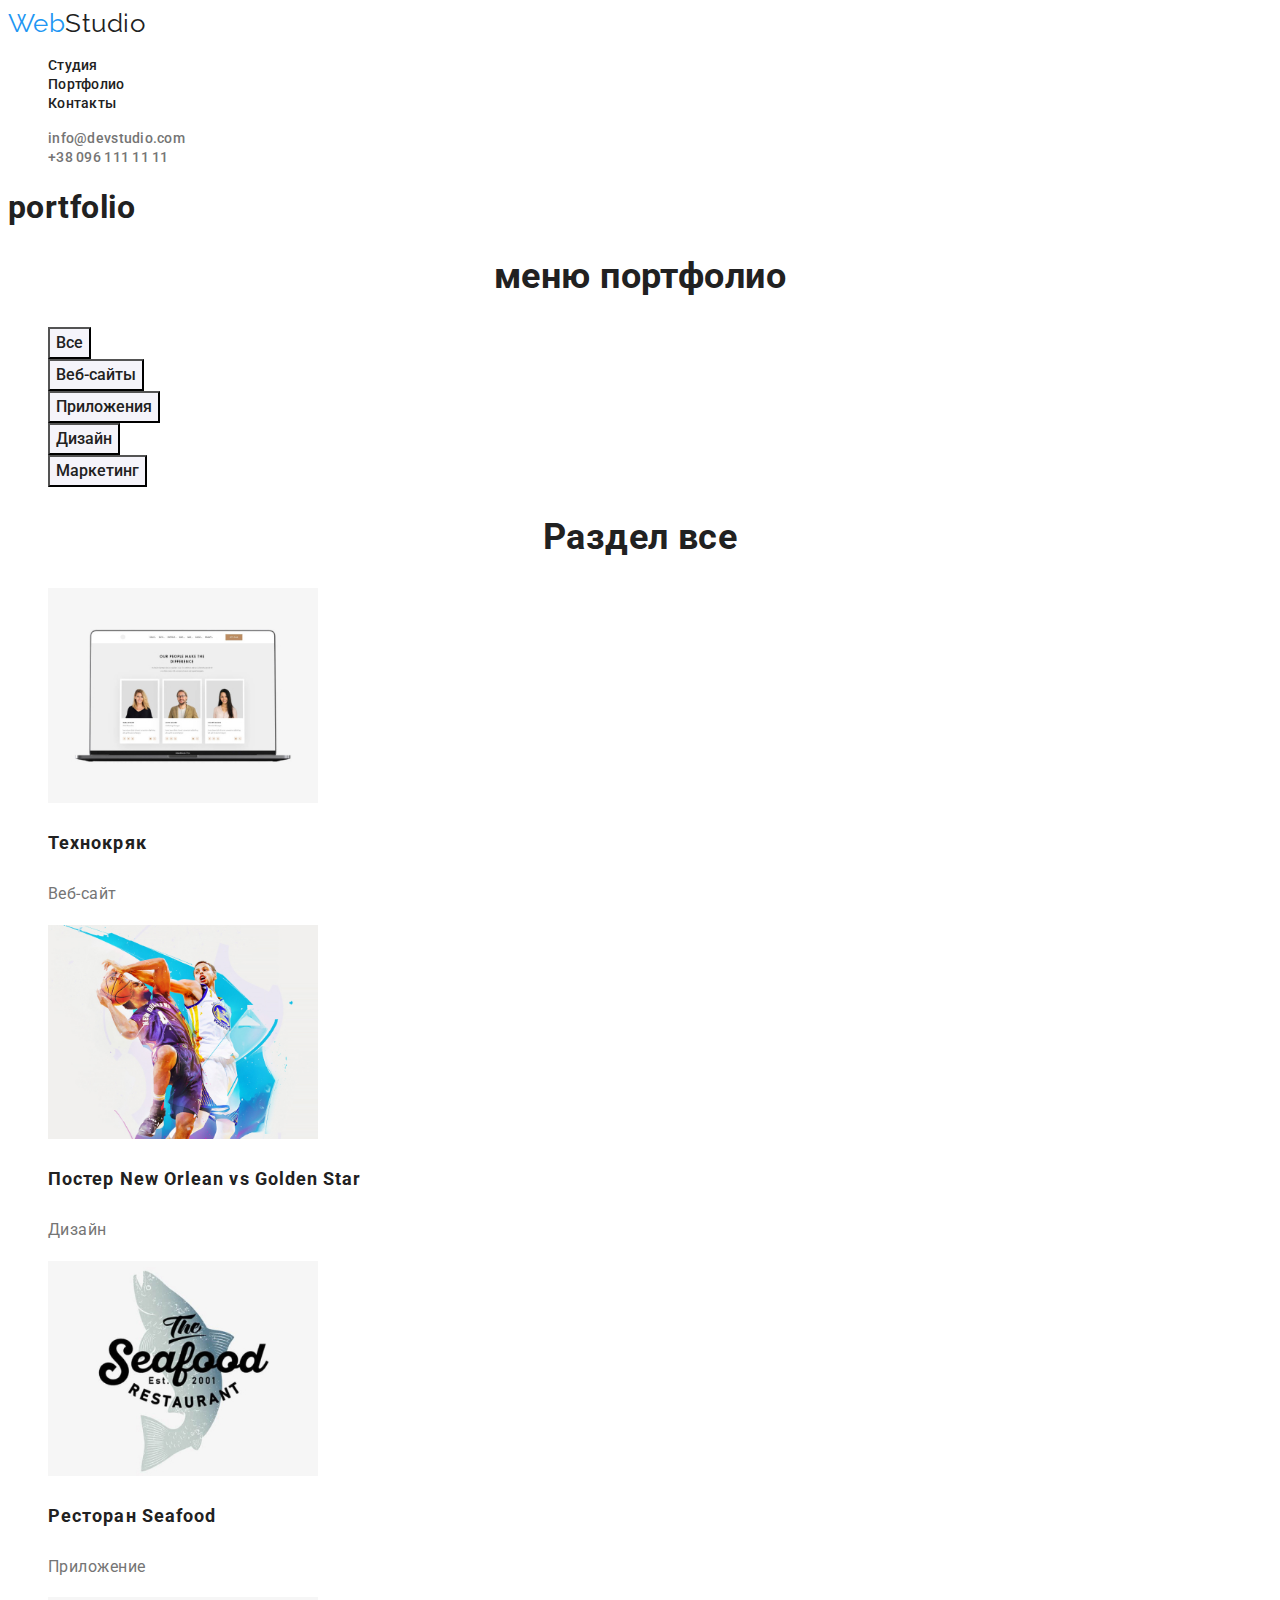
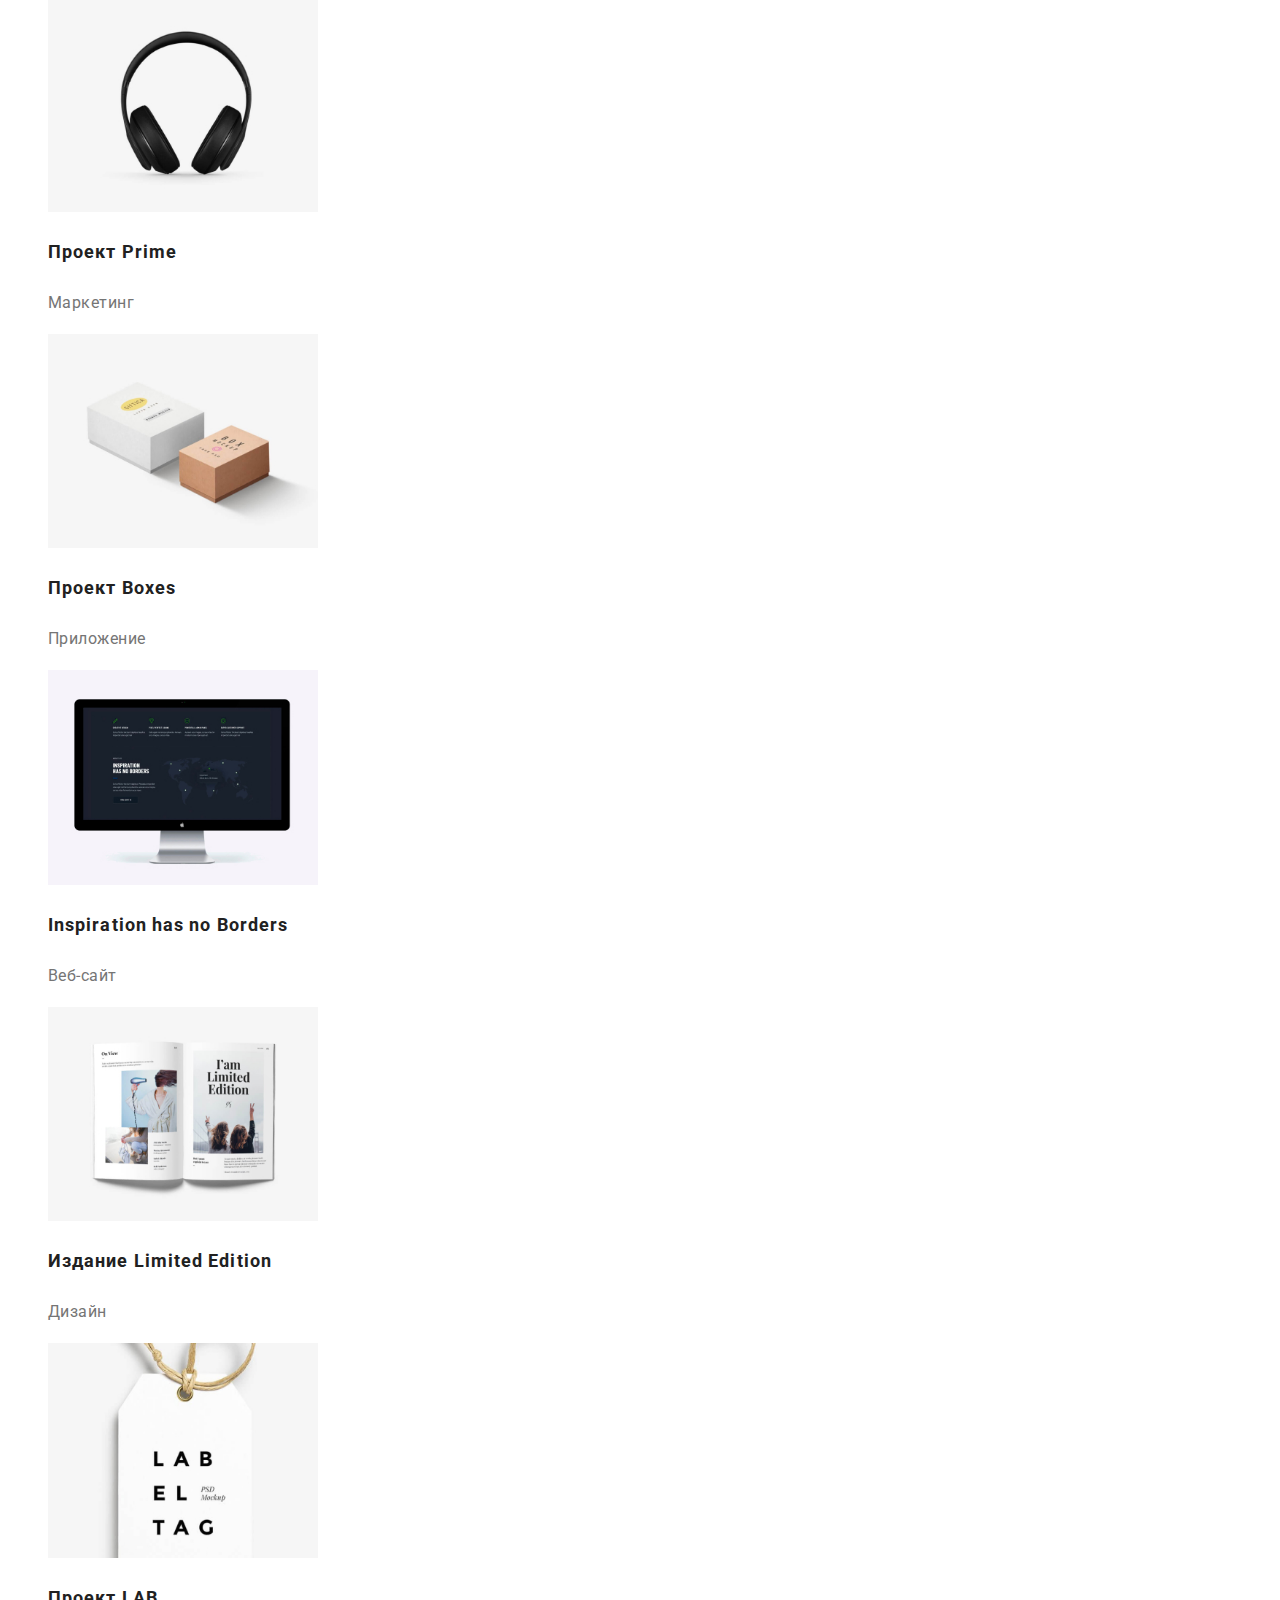
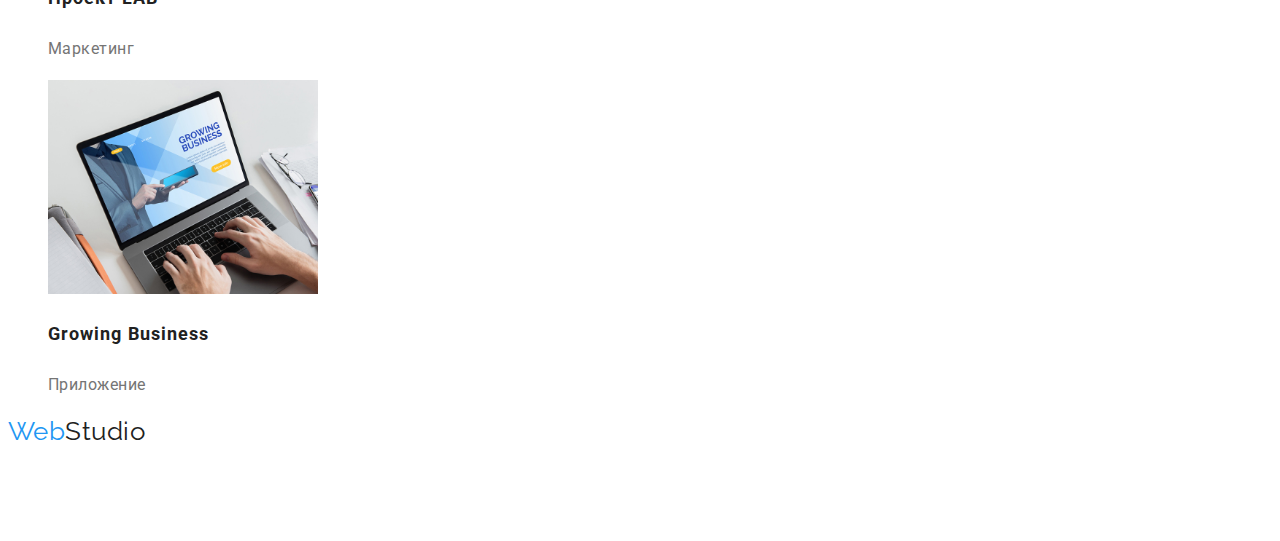
==== portfolio.html @ 6ec6f547 "клонировал goit-markup-hw-02" ====
<!DOCTYPE html>
<html lang="ru">
<head>
    <meta charset="UTF-8">
    <meta http-equiv="X-UA-Compatible" content="IE=edge">
    <meta name="viewport" content="width=device-width, initial-scale=1.0">
    <title>Document</title>
    <link rel="preconnect" href="https://fonts.googleapis.com">
    <link rel="preconnect" href="https://fonts.gstatic.com" crossorigin>
    <link href="https://fonts.googleapis.com/css2?family=Raleway:wght@700&family=Roboto:wght@400;500;700;900&display=swap"
        rel="stylesheet">
    <link rel="stylesheet" href="./css/style.css">
</head>
<body>
    <!-- Шапка -->
    <header>
        <nav class="site-nav">
            <a href="/" class="logo">
                <span class="logo-accent">Web</span>Studio</a>
            <ul class="link-nav list">
                <li><a href="./studio.html" class="link">Студия</a></li>
                <li><a href="./portfolio.html" class="link">Портфолио</a></li>
                <li><a href="" class="link">Контакты</a></li>
            </ul>
        </nav>
        <ul class="auth-nav list">
            <li><a href="mailto:info@devstudio.com" class="link">info@devstudio.com</a></li>
            <li><a href="tel:+380961111111" class="link">+38 096 111 11 11</a></li>
        </ul>
    </header>
    <!-- Уникальный контент -->
    <main>
        <h1 class="box">portfolio</h1>
            <!-- Кнопки -->
            
            <section class="section">
                <h2 class="section-title">меню портфолио</h2>
                <ul class="nav-menu list">
                    <li> <button type="button" class="button-menu">Все</button> </li>
                    <li> <button type="button" class="button-menu">Веб-сайты</button> </li>
                    <li> <button type="button" class="button-menu">Приложения</button> </li>
                    <li> <button type="button" class="button-menu">Дизайн</button> </li>
                    <li> <button type="button" class="button-menu">Маркетинг</button> </li>
                </ul>
            </section>
            <!-- Контент -->
            <section class="section">

                <h2 class="section-title">Раздел все</h2>
                <ul class="list">
                    <li><img src="./img/portfolio-button-all-1.jpg" alt="photo1" width="270">
                        <h3 class="section-subject">Технокряк</h3>
                        <p class="section-desc">Веб-сайт</p>
                    </li>
                    <li><img src="./img/portfolio-button-all-2.jpg" alt="photo2" width="270">
                        <h3 class="section-subject">Постер New Orlean vs Golden Star</h3>
                        <p class="section-desc" >Дизайн</p>
                    </li>
                    <li><img src="./img/portfolio-button-all-3.jpg" alt="photo3" width="270">
                        <h3 class="section-subject">Ресторан Seafood</h3>
                        <p class="section-desc" >Приложение</p>
                    </li>
                    <li><img src="./img/portfolio-button-all-4.jpg" alt="photo4" width="270">
                        <h3 class="section-subject">Проект Prime</h3>
                        <p class="section-desc" >Маркетинг</p>
                    </li>
                    <li><img src="./img/portfolio-button-all-5.jpg" alt="photo5" width="270">
                        <h3 class="section-subject">Проект Boxes</h3>
                        <p class="section-desc" >Приложение</p>
                    </li>
                    <li><img src="./img/portfolio-button-all-6.jpg" alt="photo6" width="270">
                        <h3 class="section-subject">Inspiration has no Borders</h3>
                        <p class="section-desc" >Веб-сайт</p>
                    </li>
                    <li><img src="./img/portfolio-button-all-7.jpg" alt="photo7" width="270">
                        <h3 class="section-subject">Издание Limited Edition</h3>
                        <p class="section-desc" >Дизайн</p>
                    </li>
                    <li><img src="./img/portfolio-button-all-8.jpg" alt="photo8" width="270">
                        <h3 class="section-subject">Проект LAB</h3>
                        <p class="section-desc" >Маркетинг</p>
                    </li>
                    <li><img src="./img/portfolio-button-all-9.jpg" alt="photo9" width="270">
                        <h3 class="section-subject">Growing Business</h3>
                        <p class="section-desc" >Приложение</p>
                    </li>
                </ul>
            </section>
    </main>
    <!-- Подвал -->
    <footer>
        <a href="/" class="logo">
            <span class="logo-accent">Web</span>Studio</a>
        <address class="adress">г. Киев, пр-т Леси Украинки, 26</address>
        <ul class="auth-footer list">
            <li><a href="tel:+380961111111" class="link">+38 096 111 11 11</a></li>
            <li><a href="mailto:info@devstudio.com" class="link">info@devstudio.com</a></li>
        </ul>
    </footer>
</body>
</html>
---- css/style.css ----
/* Фон страниц background: #ffffff; */
/* Основной цвет текста color: #757575; */
/* Вторичный цвет текста color: #212121; */
/* Цвет уникалных текстовых элементов color: #2196F3; */
/* Цвет кнопок при наведении и в hero #2196F3*/
/* Раздел/ Класс/ Название */
body {
  font-family: Roboto, sans-serif;
  letter-spacing: 0.03em;
  background-color: #ffffff;
  color: var(--primery-text-color);
}

:root {
  --primery-text-color: #757575;
  --secondary-text-color: #212121;
  --primary-background-color: #ffffff;
  --accent-text-color: #2196f3;
  --accent-bg-color: #2196f3;
  --button-primery-bcg-color: #2196f3;
  --button-secondary-bcg-color: #f5f4fa;
}
.logo {
  font-family: Raleway, sans-serif;
  font-size: 26px;
  line-height: 1.2;
  text-decoration: none;
  color: var(--secondary-text-color);
}
.logo-accent {
  color: var(--accent-text-color);
}
.list {
  list-style: none;
}

/* /site-nav logo link/ Шапка*/
.link-nav .link {
  font-weight: 500;
  font-size: 14px;
  line-height: 1.14;
  text-decoration: none;
  letter-spacing: 0.02em;
  color: var(--secondary-text-color);
}

.link-nav .link:hover,
.link-nav .link:focus {
  color: var(--accent-text-color);
}
.link-nav .link.current {
  color: var(--accent-text-color);
}
.auth-nav .link {
  font-weight: 500;
  font-size: 14px;
  line-height: 1.14;
  text-decoration: none;
  letter-spacing: 0.02em;
  color: var(--primery-text-color);
}
.auth-nav .link:hover,
.auth-nav .link:focus {
  color: var(--accent-text-color);
}
/* main / /Уникальный контент*/

/*  hero/ hero /Герой*/
.hero-title {
  font-weight: 900;
  font-size: 44px;
  line-height: 1.36em;
  text-align: center;
  letter-spacing: 0.06em;
  text-transform: uppercase;
  color: #ffffff;
}
.hero-section .button .accent {
  font-weight: 700;
  font-size: 16px;
  line-height: 30px;
  display: flex;
  align-items: center;
  text-align: center;
  letter-spacing: 0.06em;
  color: #ffffff;
  background-color: var(--accent-bg-color);
}
.hero-section .button:hover,
.hero-section .button:focus {
  color: #ffffff;
  background-color: var(--accent-bg-color);
}

/* sections / priorities / Приоритеты */
.section-title {
  font-weight: 700;
  font-size: 36px;
  line-height: 1.16;
  text-align: center;
  color: var(--secondary-text-color);
}
.priorities {
  color: var(--primery-text-color);
}
.priorities-title {
  color: var(--secondary-text-color);
  font-size: 14px;
  line-height: 1.14;
  text-transform: uppercase;
}
.priorities-text {
  font-size: 14px;
  line-height: 1.71;
}

/* section/   /Чем занимаемся */

/* section / team / Наша команда */
.team .teammate {
  font-weight: 500;
  font-size: 16px;
  line-height: 1.18;
  text-align: center;
  color: var(--secondary-text-color);
}
.teammate-text {
  font-size: 16px;
  line-height: 1.18;
  text-align: center;
}
/*  Footer / / Подвал*/
.adress {
  font-size: 14px;
  line-height: 1.71;
  color: #ffffff;
}
.auth-footer .link {
  color: #ffffff99;
}
.auth-footer .link:hover,
.auth-footer .link:focus {
  color: var(--accent-text-color);
}
/* Кнопки button */
.button {
  font-family: inherit;
  font-weight: 700;
  font-size: 16px;
  line-height: 1.87;
  display: flex;
  align-items: center;
  text-align: center;
  letter-spacing: 0.06em;
  color: #ffffff;
  background-color: var(--button-primery-bcg-color);
  cursor: pointer;
}
.button:focus,
.button:hover {
  color: #ffffff;
  background-color: var(--button-primery-bcg-color);
  cursor: pointer;
}
/* portfolio */
/* header взят из студии*/

/* main */
.box {
  color: var(--secondary-text-color);
}

.button-menu {
  font-family: inherit;
  font-weight: 500;
  font-size: 16px;
  line-height: 1.62;
  text-align: center;
  color: var(--secondary-text-color);
  background-color: var(--button-secondary-bcg-color);
}
.button-menu:focus,
.button-menu:hover {
  color: #ffffff;
  background-color: var(--button-primery-bcg-color);
  cursor: pointer;
}
.section-subject {
  font-weight: 700;
  font-size: 18px;
  line-height: 2;
  letter-spacing: 0.06em;
  color: var(--secondary-text-color);
}
.section-desc {
  font-size: 16px;
  line-height: 1.87;
}
/* footer взят из студии*/
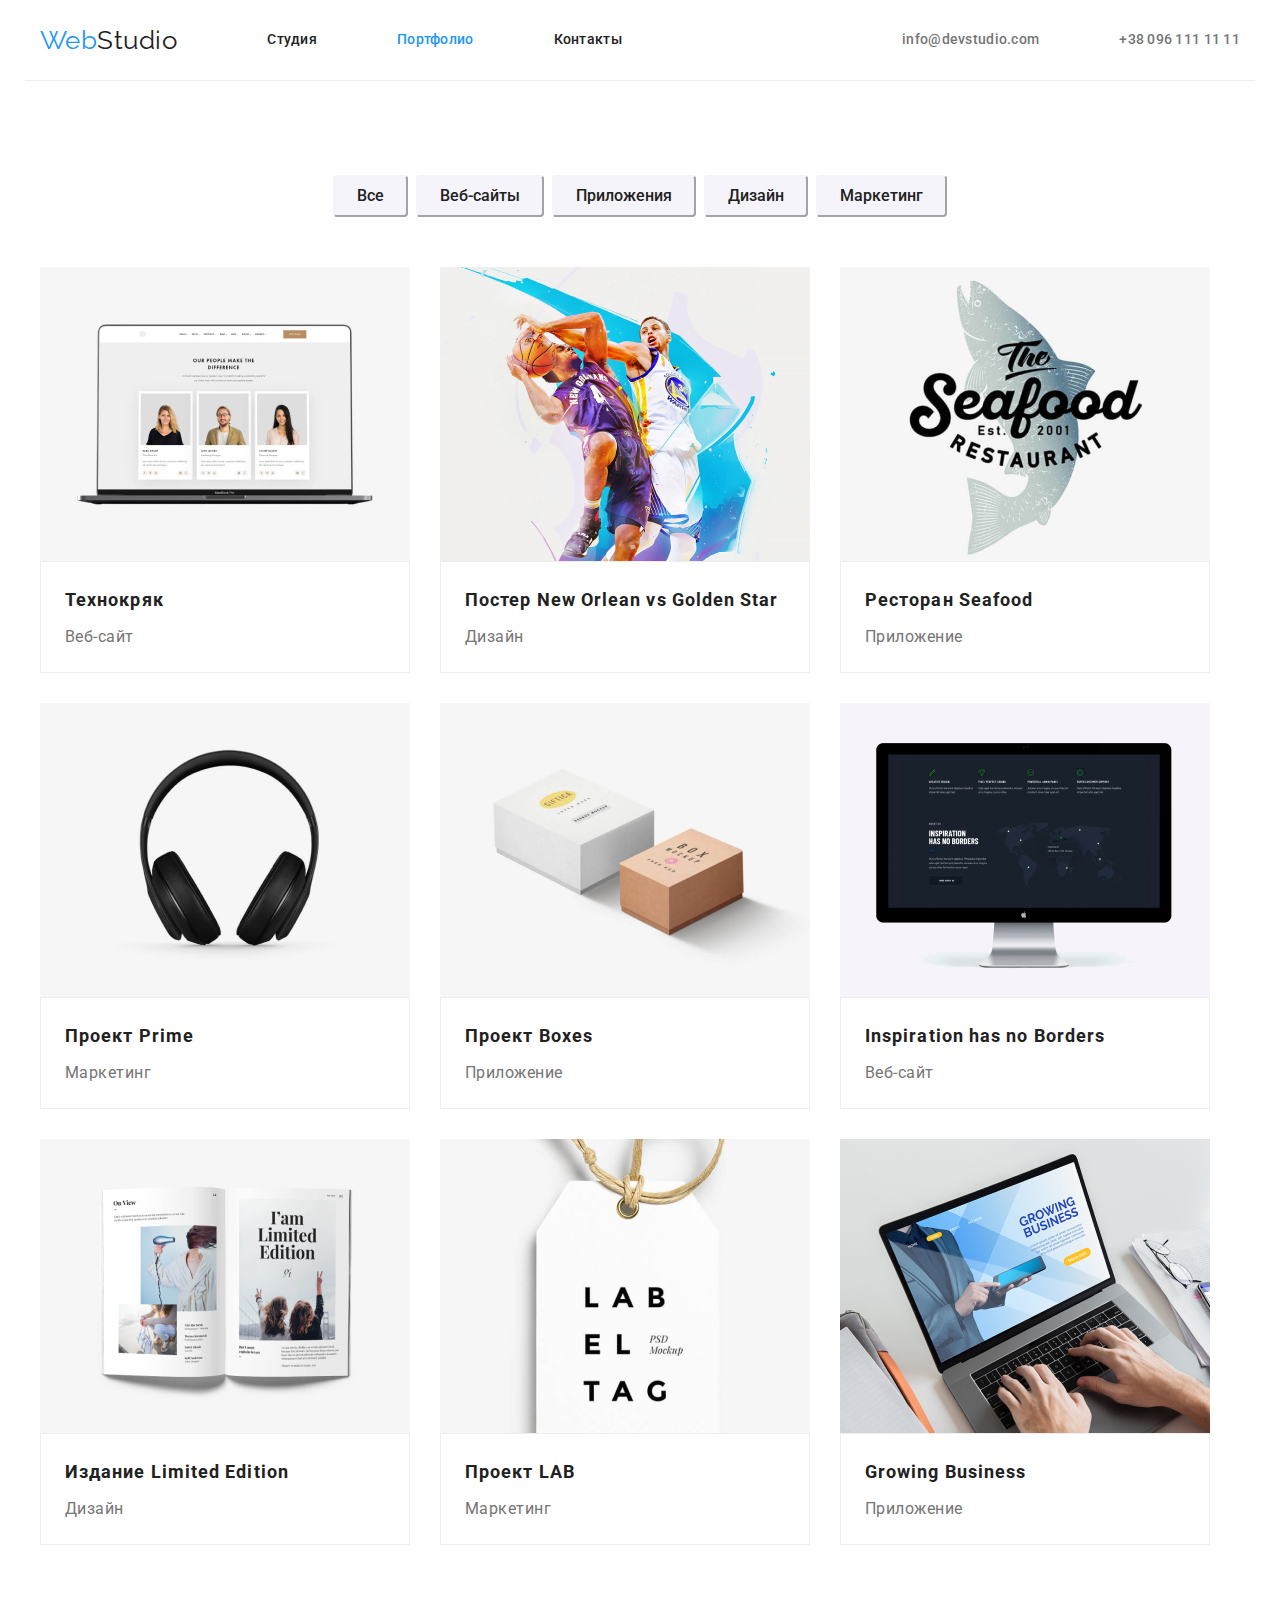
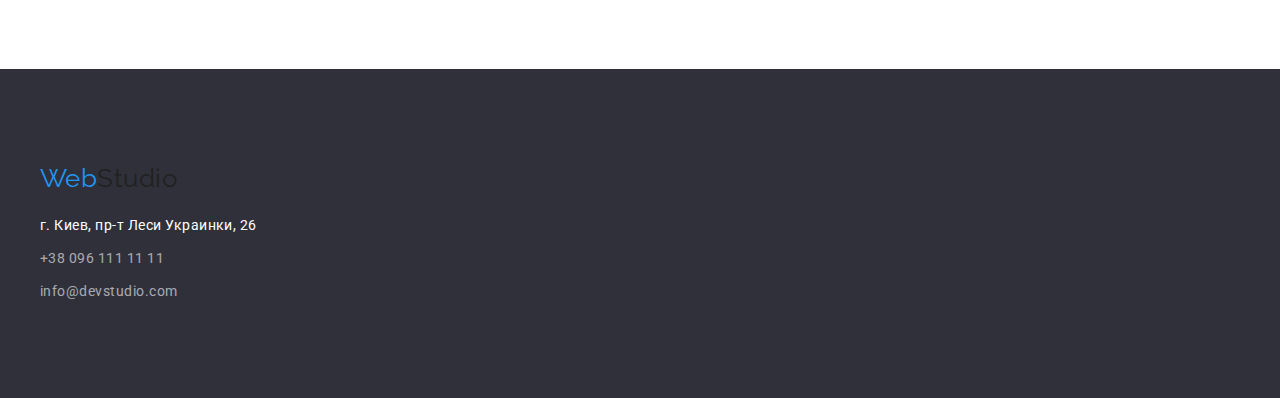
==== commit 67e79232: "Добавил геометрию и стили" ====
--- a/portfolio.html
+++ b/portfolio.html
@@ -9,93 +9,125 @@
     <link rel="preconnect" href="https://fonts.gstatic.com" crossorigin>
     <link href="https://fonts.googleapis.com/css2?family=Raleway:wght@700&family=Roboto:wght@400;500;700;900&display=swap"
         rel="stylesheet">
+        <link rel="stylesheet" href="https://cdnjs.cloudflare.com/ajax/libs/modern-normalize/1.1.0/modern-normalize.min.css"
+            integrity="sha512-wpPYUAdjBVSE4KJnH1VR1HeZfpl1ub8YT/NKx4PuQ5NmX2tKuGu6U/JRp5y+Y8XG2tV+wKQpNHVUX03MfMFn9Q=="
+            crossorigin="anonymous" referrerpolicy="no-referrer" />
     <link rel="stylesheet" href="./css/style.css">
 </head>
 <body>
     <!-- Шапка -->
-    <header>
-        <nav class="site-nav">
-            <a href="/" class="logo">
-                <span class="logo-accent">Web</span>Studio</a>
-            <ul class="link-nav list">
-                <li><a href="./studio.html" class="link">Студия</a></li>
-                <li><a href="./portfolio.html" class="link">Портфолио</a></li>
-                <li><a href="" class="link">Контакты</a></li>
+    <header class="page-header">
+        <div class="container nav-page">
+            <nav class="site-nav">
+                <a href="/" class="logo">
+                    <span class="logo-accent">Web</span>Studio</a>
+                <ul class="link-nav list">
+                    <li class="item"><a href="./index.html" class="link ">Студия</a></li>
+                    <li class="item"><a href="./portfolio.html" class="link current">Портфолио</a></li>
+                    <li class="item"><a href="" class="link">Контакты</a></li>
+                </ul>
+            </nav>
+    
+            <ul class="auth-nav list">
+                <li class="item"><a href="mailto:info@devstudio.com" class="link">info@devstudio.com</a></li>
+                <li class="item"><a href="tel:+380961111111" class="link">+38 096 111 11 11</a></li>
             </ul>
-        </nav>
-        <ul class="auth-nav list">
-            <li><a href="mailto:info@devstudio.com" class="link">info@devstudio.com</a></li>
-            <li><a href="tel:+380961111111" class="link">+38 096 111 11 11</a></li>
-        </ul>
+    
+        </div>
+    
     </header>
     <!-- Уникальный контент -->
     <main>
-        <h1 class="box">portfolio</h1>
+        <h1 class="box" hidden>portfolio</h1>
             <!-- Кнопки -->
             
             <section class="section">
-                <h2 class="section-title">меню портфолио</h2>
+                <div class="container">
+                <h2 class="section-title" hidden>меню портфолио</h2>
                 <ul class="nav-menu list">
-                    <li> <button type="button" class="button-menu">Все</button> </li>
-                    <li> <button type="button" class="button-menu">Веб-сайты</button> </li>
-                    <li> <button type="button" class="button-menu">Приложения</button> </li>
-                    <li> <button type="button" class="button-menu">Дизайн</button> </li>
-                    <li> <button type="button" class="button-menu">Маркетинг</button> </li>
+                    <li class="item nav-btn"> <button type="button" class="button-menu">Все</button> </li>
+                    <li class="item nav-btn"> <button type="button" class="button-menu">Веб-сайты</button> </li>
+                    <li class="item nav-btn"> <button type="button" class="button-menu">Приложения</button> </li>
+                    <li class="item nav-btn"> <button type="button" class="button-menu">Дизайн</button> </li>
+                    <li class="item nav-btn"> <button type="button" class="button-menu">Маркетинг</button> </li>
                 </ul>
-            </section>
+                </div>
+            
             <!-- Контент -->
-            <section class="section">
-
-                <h2 class="section-title">Раздел все</h2>
-                <ul class="list">
-                    <li><img src="./img/portfolio-button-all-1.jpg" alt="photo1" width="270">
+            
+                <div class="container">
+                <h2 class="section-title"hidden>Раздел все</h2>
+                <ul class="main-box list">
+                    
+                    <li class="item"><img src="./img/portfolio-button-all-1.jpg" alt="photo1" width="370">
+                        <div class="content-box">
                         <h3 class="section-subject">Технокряк</h3>
                         <p class="section-desc">Веб-сайт</p>
+                        </div>
                     </li>
-                    <li><img src="./img/portfolio-button-all-2.jpg" alt="photo2" width="270">
+                    <li class="item"><img src="./img/portfolio-button-all-2.jpg" alt="photo2" width="370">
+                        <div class="content-box">
                         <h3 class="section-subject">Постер New Orlean vs Golden Star</h3>
                         <p class="section-desc" >Дизайн</p>
+                    </div>
                     </li>
-                    <li><img src="./img/portfolio-button-all-3.jpg" alt="photo3" width="270">
+                    <li class="item"><img src="./img/portfolio-button-all-3.jpg" alt="photo3" width="370">
+                        <div class="content-box">
                         <h3 class="section-subject">Ресторан Seafood</h3>
                         <p class="section-desc" >Приложение</p>
+                    </div>
                     </li>
-                    <li><img src="./img/portfolio-button-all-4.jpg" alt="photo4" width="270">
+                    <li class="item"><img src="./img/portfolio-button-all-4.jpg" alt="photo4" width="370">
+                        <div class="content-box">
                         <h3 class="section-subject">Проект Prime</h3>
                         <p class="section-desc" >Маркетинг</p>
-                    </li>
-                    <li><img src="./img/portfolio-button-all-5.jpg" alt="photo5" width="270">
+                    </div>
+                </li>
+                    <li class="item"><img src="./img/portfolio-button-all-5.jpg" alt="photo5" width="370">
+                        <div class="content-box">
                         <h3 class="section-subject">Проект Boxes</h3>
                         <p class="section-desc" >Приложение</p>
+                    </div>
                     </li>
-                    <li><img src="./img/portfolio-button-all-6.jpg" alt="photo6" width="270">
+                    <li class="item"><img src="./img/portfolio-button-all-6.jpg" alt="photo6" width="370">
+                        <div class="content-box">
                         <h3 class="section-subject">Inspiration has no Borders</h3>
                         <p class="section-desc" >Веб-сайт</p>
+                    </div>
                     </li>
-                    <li><img src="./img/portfolio-button-all-7.jpg" alt="photo7" width="270">
+                    <li class="item"><img src="./img/portfolio-button-all-7.jpg" alt="photo7" width="370">
+                        <div class="content-box">
                         <h3 class="section-subject">Издание Limited Edition</h3>
                         <p class="section-desc" >Дизайн</p>
+                    </div>
                     </li>
-                    <li><img src="./img/portfolio-button-all-8.jpg" alt="photo8" width="270">
+                    <li class="item"><img src="./img/portfolio-button-all-8.jpg" alt="photo8" width="370">
+                        <div class="content-box">
                         <h3 class="section-subject">Проект LAB</h3>
                         <p class="section-desc" >Маркетинг</p>
+                    </div>
                     </li>
-                    <li><img src="./img/portfolio-button-all-9.jpg" alt="photo9" width="270">
+                    <li class="item"><img src="./img/portfolio-button-all-9.jpg" alt="photo9" width="370">
+                        <div class="content-box">
                         <h3 class="section-subject">Growing Business</h3>
                         <p class="section-desc" >Приложение</p>
+                    </div>
                     </li>
                 </ul>
+            </div>
             </section>
     </main>
     <!-- Подвал -->
-    <footer>
-        <a href="/" class="logo">
-            <span class="logo-accent">Web</span>Studio</a>
-        <address class="adress">г. Киев, пр-т Леси Украинки, 26</address>
-        <ul class="auth-footer list">
-            <li><a href="tel:+380961111111" class="link">+38 096 111 11 11</a></li>
-            <li><a href="mailto:info@devstudio.com" class="link">info@devstudio.com</a></li>
-        </ul>
+    <footer class="footer section">
+        <div class="container">
+            <a href="/" class="logo">
+                <span class="logo-accent">Web</span>Studio</a>
+            <address class="adress">г. Киев, пр-т Леси Украинки, 26</address>
+            <ul class="auth-footer list">
+                <li class="info"><a href="tel:+380961111111" class="link">+38 096 111 11 11</a></li>
+                <li class="info"><a href="mailto:info@devstudio.com" class="link">info@devstudio.com</a></li>
+            </ul>
+        </div>
     </footer>
 </body>
 </html>--- a/css/style.css
+++ b/css/style.css
@@ -4,7 +4,9 @@
 /* Цвет уникалных текстовых элементов color: #2196F3; */
 /* Цвет кнопок при наведении и в hero #2196F3*/
 /* Раздел/ Класс/ Название */
+/* ---------Constanta----------- */
 body {
+  margin: 0px;
   font-family: Roboto, sans-serif;
   letter-spacing: 0.03em;
   background-color: #ffffff;
@@ -19,8 +21,20 @@
   --accent-bg-color: #2196f3;
   --button-primery-bcg-color: #2196f3;
   --button-secondary-bcg-color: #f5f4fa;
+  --secondary-bg-color: #2f303a;
+}
+
+.container {
+  width: 1200px;
+  margin-left: auto;
+  margin-right: auto;
+  margin-top: 0px;
+  padding-left: 15px;
+  padding-right: 15px;
 }
 .logo {
+  padding-top: 25px;
+  padding-bottom: 24px;
   font-family: Raleway, sans-serif;
   font-size: 26px;
   line-height: 1.2;
@@ -31,11 +45,44 @@
   color: var(--accent-text-color);
 }
 .list {
+  padding: 0px;
+  margin: 0px;
   list-style: none;
 }
-
-/* /site-nav logo link/ Шапка*/
+.section {
+  padding-top: 94px;
+  padding-bottom: 94px;
+}
+img {
+  display: block;
+  max-width: 100%;
+  height: auto;
+}
+/* ---------Constanta--------- */
+/* //////////////////////////////-header////////////////////////////////Шапка */
+/* ---------nav-page---------*/
+.nav-page {
+  align-items: center;
+  display: flex;
+  border-bottom: 1px solid #eeeeee;
+}
+.site-nav {
+  display: flex;
+}
+.link-nav {
+  display: flex;
+  margin-left: 90px;
+}
+
+.link-nav .item + .item {
+  margin-left: 50px;
+}
+
 .link-nav .link {
+  display: block;
+  padding-top: 32px;
+  padding-bottom: 32px;
+
   font-weight: 500;
   font-size: 14px;
   line-height: 1.14;
@@ -51,7 +98,22 @@
 .link-nav .link.current {
   color: var(--accent-text-color);
 }
+
+/*--------- auth-nav---------*/
+.auth-nav {
+  margin-left: auto;
+  display: flex;
+}
+
+.auth-nav .item + .item {
+  margin-left: 50px;
+}
+
 .auth-nav .link {
+  display: block;
+  padding-top: 32px;
+  padding-bottom: 32px;
+
   font-weight: 500;
   font-size: 14px;
   line-height: 1.14;
@@ -59,14 +121,22 @@
   letter-spacing: 0.02em;
   color: var(--primery-text-color);
 }
+
 .auth-nav .link:hover,
 .auth-nav .link:focus {
   color: var(--accent-text-color);
 }
-/* main / /Уникальный контент*/
-
-/*  hero/ hero /Герой*/
+/* //////////////////////////main/////////////////////////Уникальный контент/////////*/
+
+/*---------Герой---------*/
+.hero-section {
+  background-color: var(--secondary-bg-color);
+}
 .hero-title {
+  margin-top: 0px;
+  margin-bottom: 0px;
+  padding-top: 200px;
+  padding-bottom: 30px;
   font-weight: 900;
   font-size: 44px;
   line-height: 1.36em;
@@ -75,6 +145,11 @@
   text-transform: uppercase;
   color: #ffffff;
 }
+
+.button-box {
+  display: block;
+  padding-bottom: 200px;
+}
 .hero-section .button .accent {
   font-weight: 700;
   font-size: 16px;
@@ -92,51 +167,128 @@
   background-color: var(--accent-bg-color);
 }
 
-/* sections / priorities / Приоритеты */
+/*---------Приоритеты---------*/
+
 .section-title {
+  margin-top: 0px;
+  margin-bottom: 0px;
   font-weight: 700;
   font-size: 36px;
   line-height: 1.16;
   text-align: center;
   color: var(--secondary-text-color);
 }
+
 .priorities {
+  display: flex;
+  flex-wrap: wrap;
   color: var(--primery-text-color);
 }
+.priorities .item {
+  min-width: 270px;
+}
+
 .priorities-title {
+  margin-top: 0px;
+  margin-bottom: 10px;
   color: var(--secondary-text-color);
   font-size: 14px;
   line-height: 1.14;
   text-transform: uppercase;
 }
 .priorities-text {
+  width: 270px;
+  margin: 0 auto 0 auto;
   font-size: 14px;
   line-height: 1.71;
 }
 
-/* section/   /Чем занимаемся */
-
-/* section / team / Наша команда */
+/*--------  Чем занимаемся ---------*/
+.works {
+  display: flex;
+}
+.works-title {
+  margin-bottom: 50px;
+}
+.works .item + .item {
+  min-width: 370px;
+}
+.item:not(:last-child) {
+  margin-right: 30px;
+}
+
+/* ---------Наша команда--------- */
+.section-team {
+  background-color: var(--button-secondary-bcg-color);
+}
+
+.team {
+  display: flex;
+}
+.border {
+  border-bottom-left-radius: 4px;
+  border-bottom-right-radius: 4px;
+  border-bottom-style: solid;
+  border-color: rgba(0, 0, 0, 0.2);
+  background-color: var(--primary-background-color);
+}
+
+.team-title {
+  padding-bottom: 50px;
+}
+
 .team .teammate {
   font-weight: 500;
   font-size: 16px;
   line-height: 1.18;
   text-align: center;
   color: var(--secondary-text-color);
-}
+  background-color: var(--primary-background-color);
+}
+
+.teammate {
+  margin: 0;
+  padding-top: 30px;
+  padding-bottom: 0px;
+}
+
 .teammate-text {
+  margin: 0;
+  padding-top: 10px;
+  padding-bottom: 0px;
   font-size: 16px;
   line-height: 1.18;
   text-align: center;
-}
-/*  Footer / / Подвал*/
+  padding: 0px auto 30px auto;
+  margin-bottom: 30px;
+}
+/*////////////////////////  Footer-studio/ //////////////////////// Подвал//////////*/
+.footer {
+  display: block;
+  background-color: var(--secondary-bg-color);
+}
+.white {
+  color: var(--primary-background-color);
+}
+.logo .white {
+  padding: 60px auto 0px auto;
+}
 .adress {
+  margin-top: 20px;
   font-size: 14px;
   line-height: 1.71;
   color: #ffffff;
+  font-style: normal;
+}
+.info {
+  padding-top: 9px;
 }
 .auth-footer .link {
+  font-weight: 400;
+  font-size: 14px;
+  line-height: 1.71;
   color: #ffffff99;
+  text-decoration: none;
 }
 .auth-footer .link:hover,
 .auth-footer .link:focus {
@@ -144,6 +296,12 @@
 }
 /* Кнопки button */
 .button {
+  display: block;
+  margin: auto;
+  min-width: 200px;
+  padding: 10px 32px;
+  border-radius: 4px;
+
   font-family: inherit;
   font-weight: 700;
   font-size: 16px;
@@ -162,15 +320,29 @@
   background-color: var(--button-primery-bcg-color);
   cursor: pointer;
 }
-/* portfolio */
-/* header взят из студии*/
-
-/* main */
+/* ////////////////////////////////// portfolio ////////////////////////////////////*/
+/* ---------header--------- взят из студии*/
+
+/*///////////////////////////////////// main/////////////////////////////////////// */
+/*--------- button menu--------- */
 .box {
   color: var(--secondary-text-color);
 }
-
-.button-menu {
+.nav-menu {
+  display: flex;
+  justify-content: center;
+  padding-bottom: 50px;
+}
+
+.nav-btn:not(:last-child) {
+  margin-right: 8px;
+}
+
+.item .button-menu {
+  min-width: 73px;
+  border-radius: 4px;
+  border-color: var(--button-secondary-bcg-color);
+  padding: 6px 22px;
   font-family: inherit;
   font-weight: 500;
   font-size: 16px;
@@ -185,6 +357,8 @@
   background-color: var(--button-primery-bcg-color);
   cursor: pointer;
 }
+
+/*---------content---------  */
 .section-subject {
   font-weight: 700;
   font-size: 18px;
@@ -196,4 +370,31 @@
   font-size: 16px;
   line-height: 1.87;
 }
-/* footer взят из студии*/
+.main-box {
+  display: flex;
+  flex-wrap: wrap;
+}
+.main-box .item {
+  margin-right: 30px;
+  margin-bottom: 30px;
+  box-shadow: none;
+}
+.main-box .item:nth-child(3n) {
+  margin-right: 0px;
+}
+.main-box.item:nth-last-child(-n + 3) {
+  margin-bottom: 0px;
+}
+.content-box {
+  border: 1px solid #eeeeee;
+}
+.section-subject {
+  margin: 0;
+  padding: 20px 24px 0 24px;
+}
+.section-desc {
+  margin: 0;
+  padding: 4px 24px 20px 24px;
+}
+
+/* /////////////////////////////////footer/////////////////////////// взят из студии*/
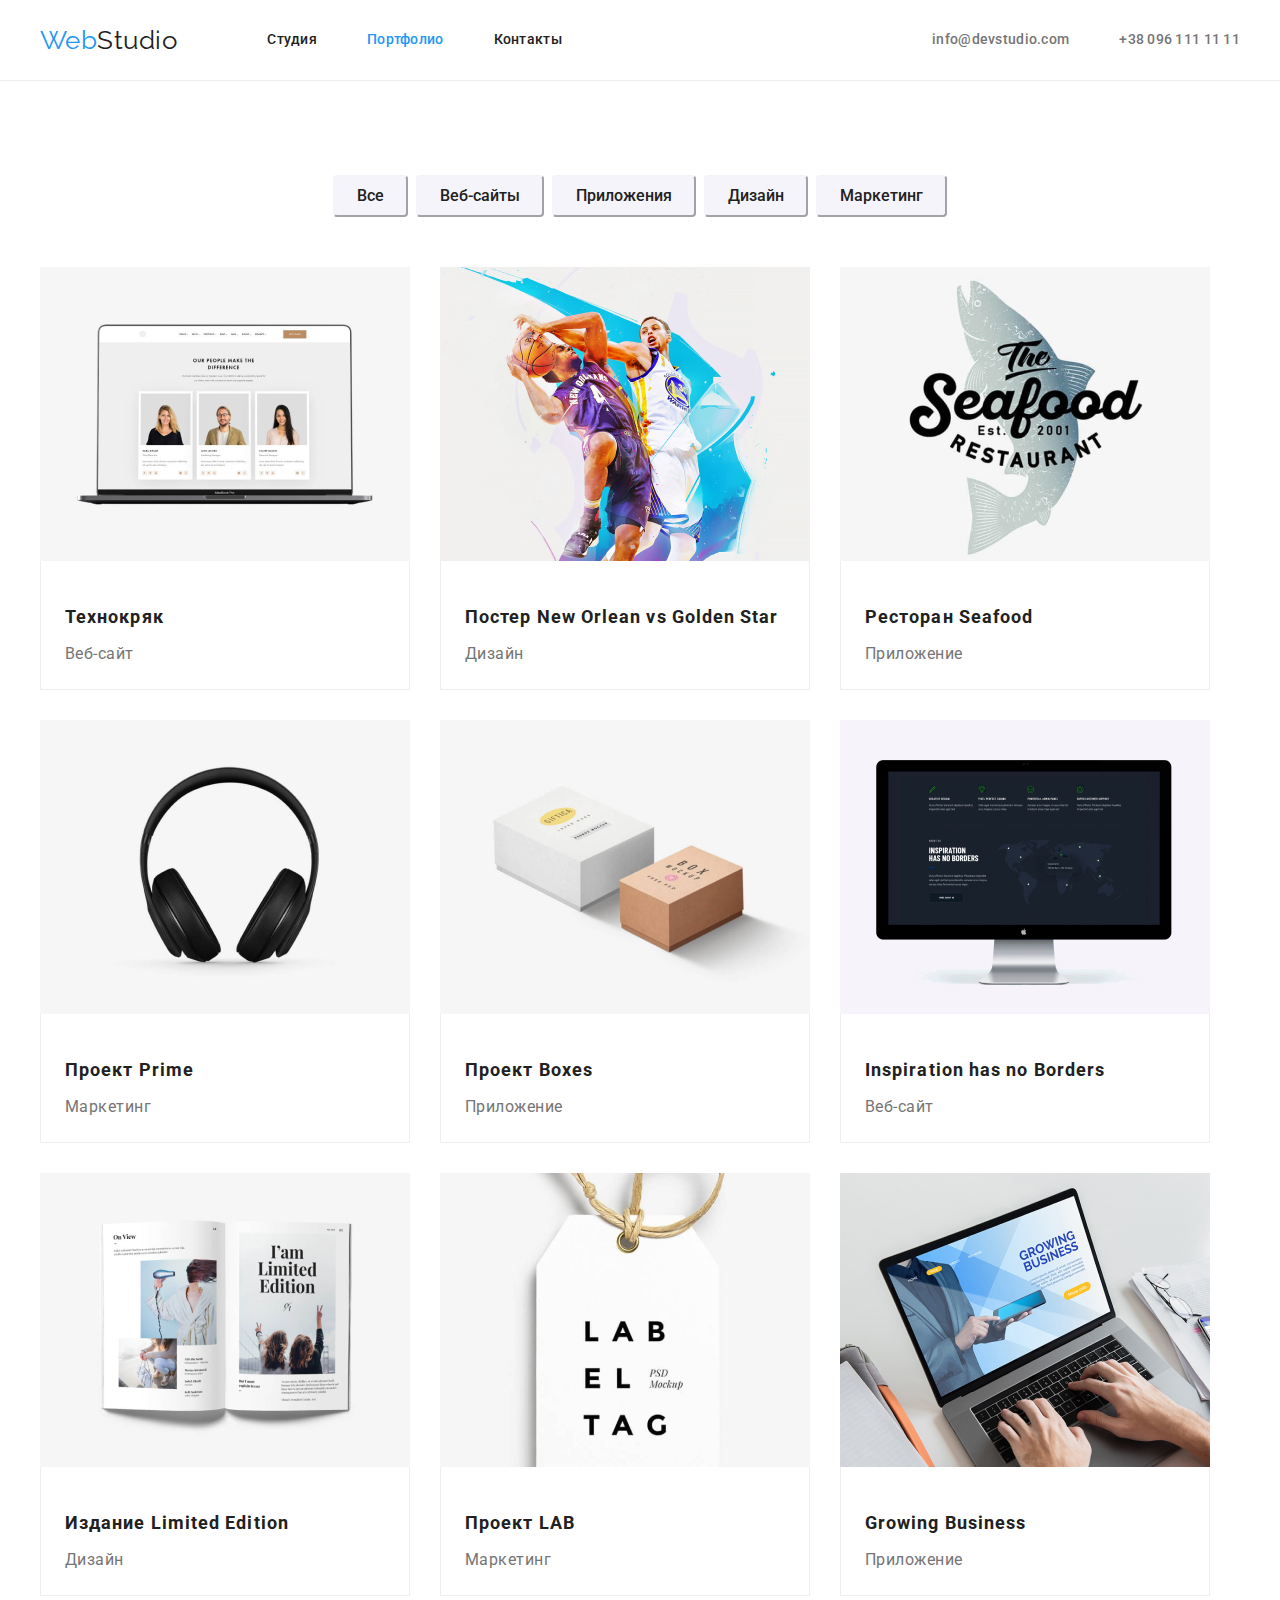
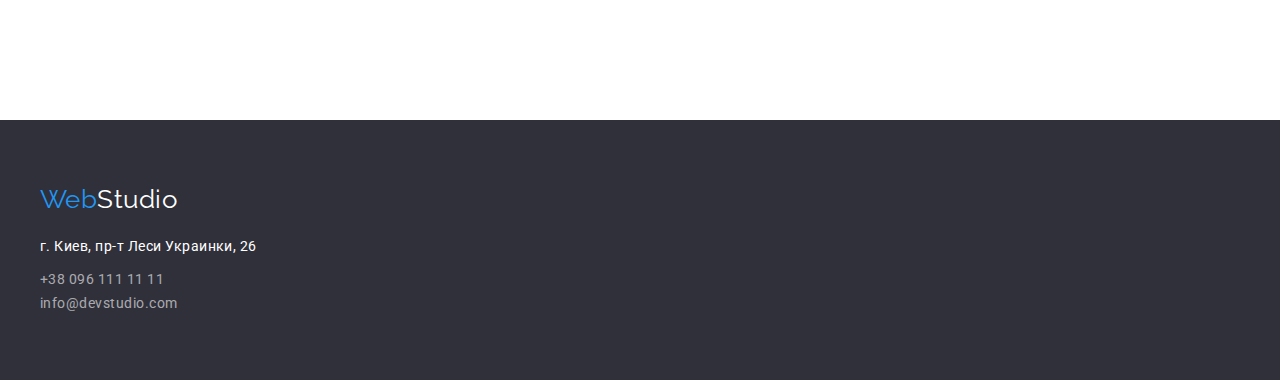
==== commit 9b818bc7: "Внес правки по ДЗ-3" ====
--- a/portfolio.html
+++ b/portfolio.html
@@ -38,12 +38,11 @@
     </header>
     <!-- Уникальный контент -->
     <main>
-        <h1 class="box" hidden>portfolio</h1>
-            <!-- Кнопки -->
-            
             <section class="section">
                 <div class="container">
-                <h2 class="section-title" hidden>меню портфолио</h2>
+                <h1 class="box">portfolio</h1>
+                <h2 class="section-title box">меню портфолио</h2>
+                <!-- Кнопки -->
                 <ul class="nav-menu list">
                     <li class="item nav-btn"> <button type="button" class="button-menu">Все</button> </li>
                     <li class="item nav-btn"> <button type="button" class="button-menu">Веб-сайты</button> </li>
@@ -51,11 +50,7 @@
                     <li class="item nav-btn"> <button type="button" class="button-menu">Дизайн</button> </li>
                     <li class="item nav-btn"> <button type="button" class="button-menu">Маркетинг</button> </li>
                 </ul>
-                </div>
-            
             <!-- Контент -->
-            
-                <div class="container">
                 <h2 class="section-title"hidden>Раздел все</h2>
                 <ul class="main-box list">
                     
@@ -118,10 +113,10 @@
             </section>
     </main>
     <!-- Подвал -->
-    <footer class="footer section">
+    <footer class="footer-section">
         <div class="container">
-            <a href="/" class="logo">
-                <span class="logo-accent">Web</span>Studio</a>
+            <a href="/" class="logo-footer">
+                <span class="logo-accent">Web</span><span class="white">Studio</span></a>
             <address class="adress">г. Киев, пр-т Леси Украинки, 26</address>
             <ul class="auth-footer list">
                 <li class="info"><a href="tel:+380961111111" class="link">+38 096 111 11 11</a></li>
@@ -129,5 +124,4 @@
             </ul>
         </div>
     </footer>
-</body>
 </html>--- a/css/style.css
+++ b/css/style.css
@@ -61,10 +61,12 @@
 /* ---------Constanta--------- */
 /* //////////////////////////////-header////////////////////////////////Шапка */
 /* ---------nav-page---------*/
+.page-header {
+  border-bottom: 1px solid #eeeeee;
+}
 .nav-page {
   align-items: center;
   display: flex;
-  border-bottom: 1px solid #eeeeee;
 }
 .site-nav {
   display: flex;
@@ -130,12 +132,14 @@
 
 /*---------Герой---------*/
 .hero-section {
+  padding-top: 200px;
+  padding-bottom: 200px;
   background-color: var(--secondary-bg-color);
 }
 .hero-title {
   margin-top: 0px;
   margin-bottom: 0px;
-  padding-top: 200px;
+
   padding-bottom: 30px;
   font-weight: 900;
   font-size: 44px;
@@ -148,7 +152,6 @@
 
 .button-box {
   display: block;
-  padding-bottom: 200px;
 }
 .hero-section .button .accent {
   font-weight: 700;
@@ -169,6 +172,9 @@
 
 /*---------Приоритеты---------*/
 
+.priorities-section {
+  margin-top: 94px;
+}
 .section-title {
   margin-top: 0px;
   margin-bottom: 0px;
@@ -182,6 +188,8 @@
 .priorities {
   display: flex;
   flex-wrap: wrap;
+  justify-content: space-between;
+
   color: var(--primery-text-color);
 }
 .priorities .item {
@@ -211,10 +219,7 @@
   margin-bottom: 50px;
 }
 .works .item + .item {
-  min-width: 370px;
-}
-.item:not(:last-child) {
-  margin-right: 30px;
+  margin-left: 30px;
 }
 
 /* ---------Наша команда--------- */
@@ -224,6 +229,13 @@
 
 .team {
   display: flex;
+}
+.team-box {
+  padding-top: 30px;
+  padding-bottom: 30px;
+}
+.team .item + .item {
+  margin-left: 30px;
 }
 .border {
   border-bottom-left-radius: 4px;
@@ -234,7 +246,7 @@
 }
 
 .team-title {
-  padding-bottom: 50px;
+  margin-bottom: 50px;
 }
 
 .team .teammate {
@@ -248,7 +260,6 @@
 
 .teammate {
   margin: 0;
-  padding-top: 30px;
   padding-bottom: 0px;
 }
 
@@ -259,19 +270,23 @@
   font-size: 16px;
   line-height: 1.18;
   text-align: center;
-  padding: 0px auto 30px auto;
-  margin-bottom: 30px;
 }
 /*////////////////////////  Footer-studio/ //////////////////////// Подвал//////////*/
-.footer {
+.footer-section {
   display: block;
   background-color: var(--secondary-bg-color);
+  padding-top: 64px;
+  padding-bottom: 64px;
 }
 .white {
   color: var(--primary-background-color);
 }
-.logo .white {
-  padding: 60px auto 0px auto;
+.logo-footer {
+  font-family: Raleway, sans-serif;
+  font-size: 26px;
+  line-height: 1.2;
+  text-decoration: none;
+  color: var(--secondary-text-color);
 }
 .adress {
   margin-top: 20px;
@@ -280,8 +295,8 @@
   color: #ffffff;
   font-style: normal;
 }
-.info {
-  padding-top: 9px;
+.info:not(:last-child) {
+  margin-top: 9px;
 }
 .auth-footer .link {
   font-weight: 400;
@@ -326,12 +341,15 @@
 /*///////////////////////////////////// main/////////////////////////////////////// */
 /*--------- button menu--------- */
 .box {
-  color: var(--secondary-text-color);
+  visibility: hidden;
+  color: var(--secondary-text-color);
+  margin: 0 auto;
+  font-size: 0;
 }
 .nav-menu {
   display: flex;
   justify-content: center;
-  padding-bottom: 50px;
+  margin-bottom: 50px;
 }
 
 .nav-btn:not(:last-child) {
@@ -381,20 +399,21 @@
 }
 .main-box .item:nth-child(3n) {
   margin-right: 0px;
+  margin-bottom: 0px;
 }
 .main-box.item:nth-last-child(-n + 3) {
   margin-bottom: 0px;
 }
 .content-box {
   border: 1px solid #eeeeee;
+  border-top: none;
+  padding: 20px 24px;
 }
 .section-subject {
-  margin: 0;
-  padding: 20px 24px 0 24px;
+  margin-bottom: 4px;
 }
 .section-desc {
   margin: 0;
-  padding: 4px 24px 20px 24px;
 }
 
 /* /////////////////////////////////footer/////////////////////////// взят из студии*/
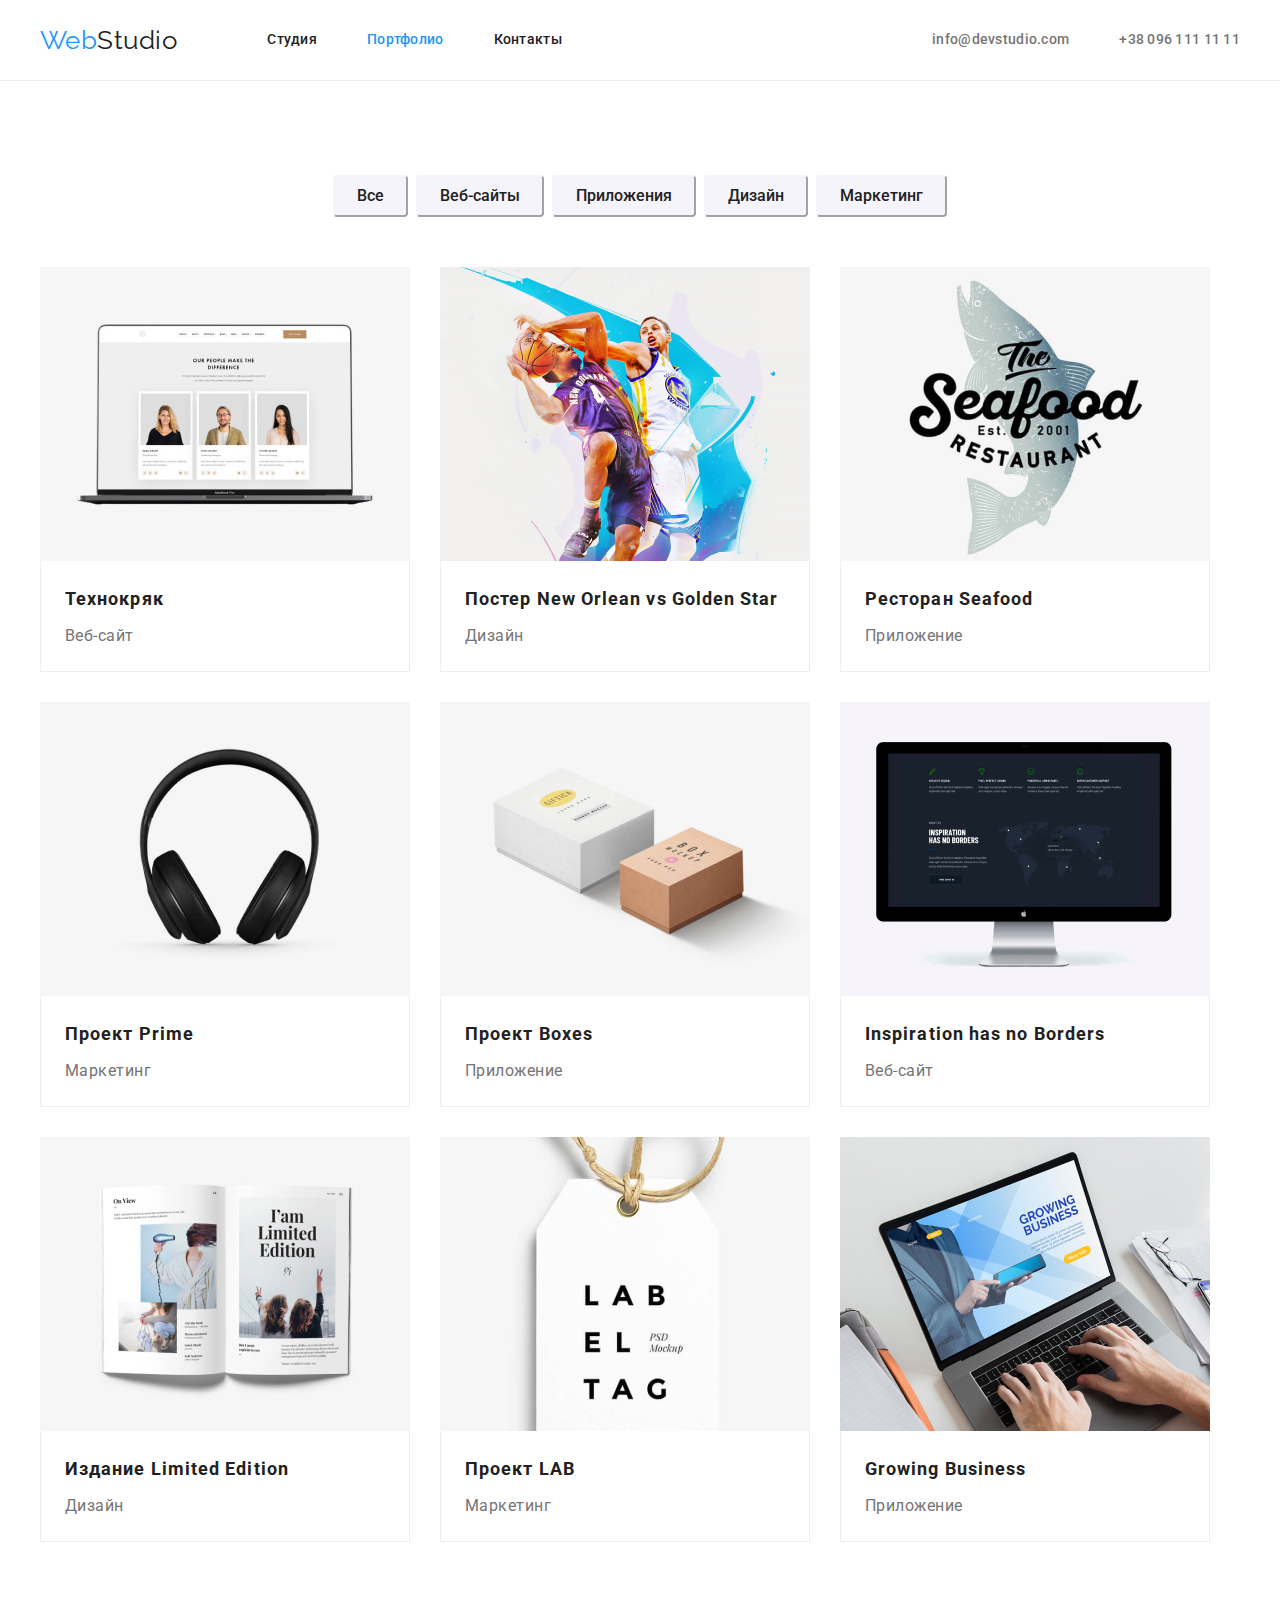
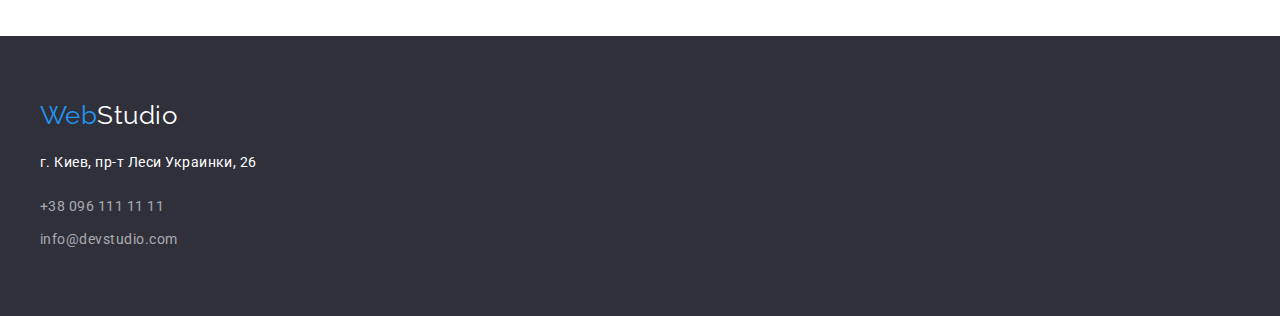
==== commit 5ed3475f: "Обновил ДЗ-3 исправил сетку карточек" ====
--- a/portfolio.html
+++ b/portfolio.html
@@ -40,8 +40,8 @@
     <main>
             <section class="section">
                 <div class="container">
-                <h1 class="box">portfolio</h1>
-                <h2 class="section-title box">меню портфолио</h2>
+                <h1 class="visually-hidden">portfolio</h1>
+                <h2 class="section-title visually-hidden">меню портфолио</h2>
                 <!-- Кнопки -->
                 <ul class="nav-menu list">
                     <li class="item nav-btn"> <button type="button" class="button-menu">Все</button> </li>
@@ -51,61 +51,61 @@
                     <li class="item nav-btn"> <button type="button" class="button-menu">Маркетинг</button> </li>
                 </ul>
             <!-- Контент -->
-                <h2 class="section-title"hidden>Раздел все</h2>
+                <h2 class="section-title visually-hidden">Раздел все</h2>
                 <ul class="main-box list">
                     
                     <li class="item"><img src="./img/portfolio-button-all-1.jpg" alt="photo1" width="370">
                         <div class="content-box">
-                        <h3 class="section-subject">Технокряк</h3>
-                        <p class="section-desc">Веб-сайт</p>
+                        <h3 class="text-subject">Технокряк</h3>
+                        <p class="text-desc">Веб-сайт</p>
                         </div>
                     </li>
                     <li class="item"><img src="./img/portfolio-button-all-2.jpg" alt="photo2" width="370">
                         <div class="content-box">
-                        <h3 class="section-subject">Постер New Orlean vs Golden Star</h3>
-                        <p class="section-desc" >Дизайн</p>
+                        <h3 class="text-subject">Постер New Orlean vs Golden Star</h3>
+                        <p class="text-desc" >Дизайн</p>
                     </div>
                     </li>
                     <li class="item"><img src="./img/portfolio-button-all-3.jpg" alt="photo3" width="370">
                         <div class="content-box">
-                        <h3 class="section-subject">Ресторан Seafood</h3>
-                        <p class="section-desc" >Приложение</p>
+                        <h3 class="text-subject">Ресторан Seafood</h3>
+                        <p class="text-desc" >Приложение</p>
                     </div>
                     </li>
                     <li class="item"><img src="./img/portfolio-button-all-4.jpg" alt="photo4" width="370">
                         <div class="content-box">
-                        <h3 class="section-subject">Проект Prime</h3>
-                        <p class="section-desc" >Маркетинг</p>
+                        <h3 class="text-subject">Проект Prime</h3>
+                        <p class="text-desc" >Маркетинг</p>
                     </div>
                 </li>
                     <li class="item"><img src="./img/portfolio-button-all-5.jpg" alt="photo5" width="370">
                         <div class="content-box">
-                        <h3 class="section-subject">Проект Boxes</h3>
-                        <p class="section-desc" >Приложение</p>
+                        <h3 class="text-subject">Проект Boxes</h3>
+                        <p class="text-desc" >Приложение</p>
                     </div>
                     </li>
                     <li class="item"><img src="./img/portfolio-button-all-6.jpg" alt="photo6" width="370">
                         <div class="content-box">
-                        <h3 class="section-subject">Inspiration has no Borders</h3>
-                        <p class="section-desc" >Веб-сайт</p>
+                        <h3 class="text-subject">Inspiration has no Borders</h3>
+                        <p class="text-desc" >Веб-сайт</p>
                     </div>
                     </li>
                     <li class="item"><img src="./img/portfolio-button-all-7.jpg" alt="photo7" width="370">
                         <div class="content-box">
-                        <h3 class="section-subject">Издание Limited Edition</h3>
-                        <p class="section-desc" >Дизайн</p>
+                        <h3 class="text-subject">Издание Limited Edition</h3>
+                        <p class="text-desc" >Дизайн</p>
                     </div>
                     </li>
                     <li class="item"><img src="./img/portfolio-button-all-8.jpg" alt="photo8" width="370">
                         <div class="content-box">
-                        <h3 class="section-subject">Проект LAB</h3>
-                        <p class="section-desc" >Маркетинг</p>
+                        <h3 class="text-subject">Проект LAB</h3>
+                        <p class="text-desc" >Маркетинг</p>
                     </div>
                     </li>
                     <li class="item"><img src="./img/portfolio-button-all-9.jpg" alt="photo9" width="370">
                         <div class="content-box">
-                        <h3 class="section-subject">Growing Business</h3>
-                        <p class="section-desc" >Приложение</p>
+                        <h3 class="text-subject">Growing Business</h3>
+                        <p class="text-desc" >Приложение</p>
                     </div>
                     </li>
                 </ul>
@@ -116,7 +116,8 @@
     <footer class="footer-section">
         <div class="container">
             <a href="/" class="logo-footer">
-                <span class="logo-accent">Web</span><span class="white">Studio</span></a>
+                <span class="logo-accent">Web</span><span class="white">Studio</span>
+            </a>
             <address class="adress">г. Киев, пр-т Леси Украинки, 26</address>
             <ul class="auth-footer list">
                 <li class="info"><a href="tel:+380961111111" class="link">+38 096 111 11 11</a></li>
--- a/css/style.css
+++ b/css/style.css
@@ -137,10 +137,9 @@
   background-color: var(--secondary-bg-color);
 }
 .hero-title {
-  margin-top: 0px;
-  margin-bottom: 0px;
-
-  padding-bottom: 30px;
+  margin: 0 auto;
+  margin-bottom: 30px;
+  width: 696px;
   font-weight: 900;
   font-size: 44px;
   line-height: 1.36em;
@@ -171,9 +170,16 @@
 }
 
 /*---------Приоритеты---------*/
+.visually-hidden {
+  position: absolute;
+  clip: rect(0 0 0 0);
+  width: 1px;
+  height: 1px;
+  margin: -1px;
+}
 
 .priorities-section {
-  margin-top: 94px;
+  padding-top: 94px;
 }
 .section-title {
   margin-top: 0px;
@@ -237,11 +243,11 @@
 .team .item + .item {
   margin-left: 30px;
 }
+
 .border {
-  border-bottom-left-radius: 4px;
-  border-bottom-right-radius: 4px;
-  border-bottom-style: solid;
-  border-color: rgba(0, 0, 0, 0.2);
+  box-shadow: 0px 1px 3px rgba(0, 0, 0, 0.12), 0px 1px 1px rgba(0, 0, 0, 0.14),
+    0px 2px 1px rgba(0, 0, 0, 0.2);
+  border-radius: 0px 0px 4px 4px;
   background-color: var(--primary-background-color);
 }
 
@@ -278,25 +284,29 @@
   padding-top: 64px;
   padding-bottom: 64px;
 }
+
 .white {
   color: var(--primary-background-color);
 }
 .logo-footer {
+  display: block;
+  margin-bottom: 20px;
   font-family: Raleway, sans-serif;
   font-size: 26px;
   line-height: 1.2;
   text-decoration: none;
   color: var(--secondary-text-color);
 }
+
 .adress {
-  margin-top: 20px;
+  margin-bottom: 20px;
   font-size: 14px;
   line-height: 1.71;
   color: #ffffff;
   font-style: normal;
 }
 .info:not(:last-child) {
-  margin-top: 9px;
+  margin-bottom: 9px;
 }
 .auth-footer .link {
   font-weight: 400;
@@ -339,13 +349,8 @@
 /* ---------header--------- взят из студии*/
 
 /*///////////////////////////////////// main/////////////////////////////////////// */
-/*--------- button menu--------- */
-.box {
-  visibility: hidden;
-  color: var(--secondary-text-color);
-  margin: 0 auto;
-  font-size: 0;
-}
+/*--------- nav-menu portflio--------- */
+
 .nav-menu {
   display: flex;
   justify-content: center;
@@ -377,25 +382,25 @@
 }
 
 /*---------content---------  */
-.section-subject {
+.text-subject {
   font-weight: 700;
   font-size: 18px;
   line-height: 2;
   letter-spacing: 0.06em;
   color: var(--secondary-text-color);
-}
-.section-desc {
+  margin: 0;
+}
+.text-desc {
   font-size: 16px;
   line-height: 1.87;
 }
 .main-box {
   display: flex;
   flex-wrap: wrap;
+  margin: -15px;
 }
 .main-box .item {
-  margin-right: 30px;
-  margin-bottom: 30px;
-  box-shadow: none;
+  margin: 15px;
 }
 .main-box .item:nth-child(3n) {
   margin-right: 0px;
@@ -409,10 +414,10 @@
   border-top: none;
   padding: 20px 24px;
 }
-.section-subject {
+.text-subject {
   margin-bottom: 4px;
 }
-.section-desc {
+.text-desc {
   margin: 0;
 }
 
